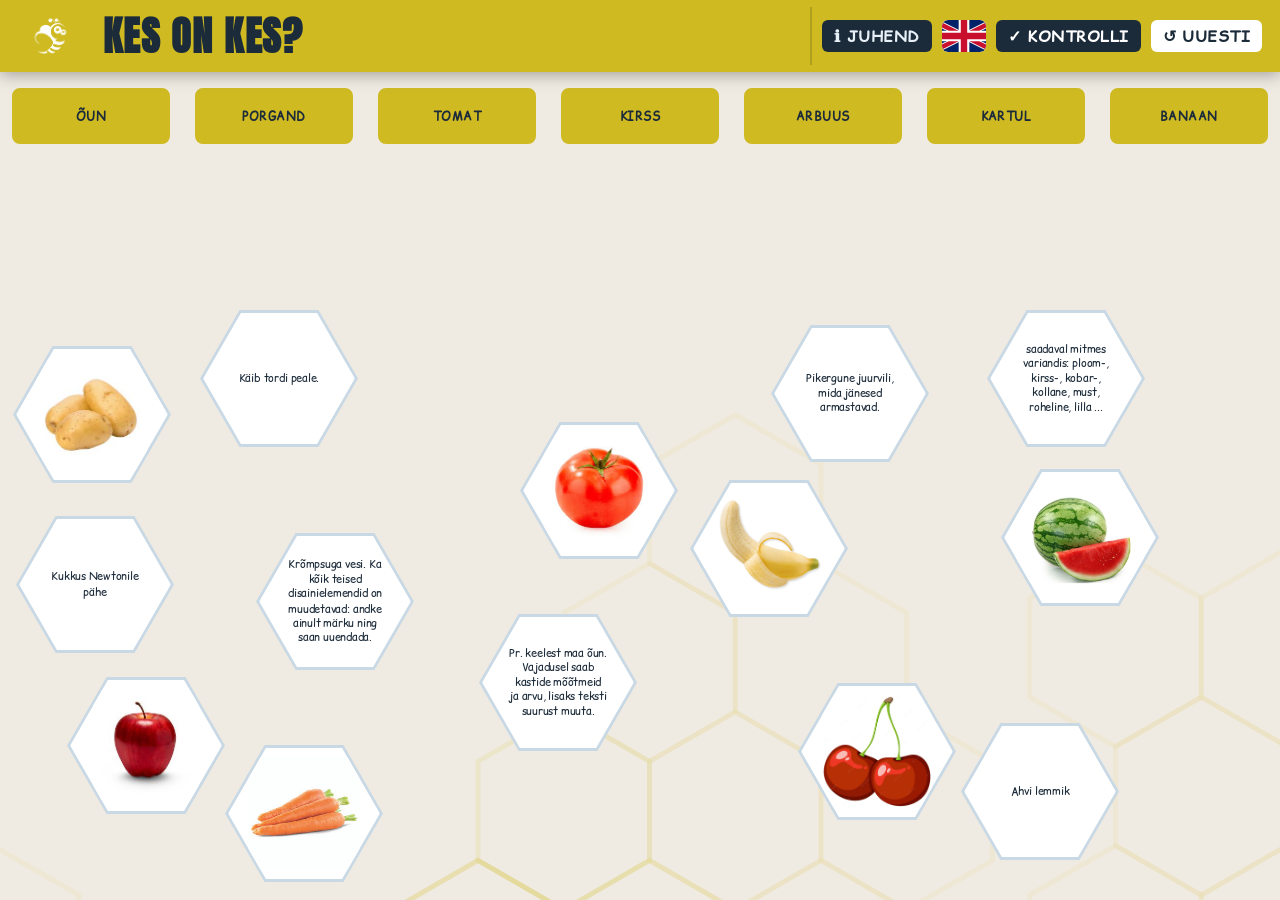
==== Vastavus/index.html @ 27f89a70 "Add files via upload" ====
<!DOCTYPE html>
<html lang="et">
<head>
<meta charset="UTF-8">
<meta name="viewport" content="width=device-width, initial-scale=1.0, user-scalable=no">

<!-- PWA / home-screen meta ─────────────────────────────────────── -->
<meta name="apple-mobile-web-app-capable" content="yes">
<meta name="apple-mobile-web-app-status-bar-style" content="black-translucent">
<meta name="apple-mobile-web-app-title" content="Kes on kes?">
<meta name="mobile-web-app-capable" content="yes">
<meta name="theme-color" content="#cfba22">
<link rel="manifest"         href="manifest.json">
<link rel="icon"             type="image/x-icon" href="favicon.ico">
<link rel="icon" type="image/png" sizes="32x32" href="favicon-32.png">
<link rel="icon" type="image/png" sizes="16x16" href="favicon-16.png">
<link rel="apple-touch-icon" sizes="180x180" href="icon-180.png">
<link rel="apple-touch-icon" sizes="192x192" href="icon-192.png">

<title>Kes on kes?</title>

<!-- Fonts ──────────────────────────────────────────────────────── -->
<link rel="preload" href="./fonts/Anton/Anton-Regular.ttf" as="font" type="font/ttf" crossorigin>
<link rel="preload" href="./fonts/Comic_Relief/ComicRelief-Regular.ttf" as="font" type="font/ttf" crossorigin>

<script src="lang.js"></script>

<style>
@font-face {
  font-family: 'Anton';
  src: url('./fonts/Anton/Anton-Regular.ttf') format('truetype');
  font-weight: normal;
  font-display: swap;
}

@font-face {
  font-family: 'Comic Relief';
  src: url('./fonts/Comic_Relief/ComicRelief-Regular.ttf') format('truetype');
  font-weight: normal;
  font-display: swap;
}

/* ════════════════════════════════════════════════════════════════
   RESET & CSS CUSTOM PROPERTIES
════════════════════════════════════════════════════════════════ */
*, *::before, *::after { box-sizing: border-box; margin: 0; padding: 0; }

:root {
  --bg:        #f0ebe2;
  --navy:      #1c2b3a;
  --navy-mid:  #2e4459;
  --muted:     #8fa3b3;
  --anchor-bg: #cfba22;
  --anchor-fg: #e8f0f7;
  --card-bg:   #ffffff;
  --card-bdr:  #c8d8e4; 
  --amber:     #e08a1a;
  --amber-glow:rgba(224,138,26,0.35);
  --green:     #3a9e6a;
  --green-bg:  #d4f0e3;
  --red:       #d94f4f;
  --red-bg:    #fde0e0;
  --yellow:    #cfba22;
  --yellow-dark: #a98e14;
  --body-font:      Comic Relief,  sans-serif;
  --title-font:      Anton, sans-serif;
}

html, body {
  width: 100vw; height: 100vh;
  overflow: hidden;
  touch-action: none;        
  background: var(--bg);
  font-family: var(--body-font);
  color: var(--navy);
  -webkit-user-select: none; 
  user-select: none;
}

/* ════════════════════════════════════════════════════════════════
   PORTRAIT-MODE OVERLAY
   Hidden in landscape; the media query below reveals it in portrait.
════════════════════════════════════════════════════════════════ */
#portrait-wall {
  display: none;
  position: fixed; inset: 0;
  background: var(--yellow); color: var(--anchor-fg);
  z-index: 9999;
  flex-direction: column;
  align-items: center; justify-content: center;
  gap: 18px; text-align: center; padding: 40px;
}
#portrait-wall .icon {
  font-size: 3.5rem;
  animation: rock 2s ease-in-out infinite alternate;
}
#portrait-wall p { font-size: 1.1rem; opacity: 0.8; max-width: 260px; line-height: 1.6; }
@keyframes rock { from { transform: rotate(-25deg); } to { transform: rotate(25deg); } }
@media (orientation: portrait) { #portrait-wall { display: flex; } }

/* ════════════════════════════════════════════════════════════════
   HEADER BAR
════════════════════════════════════════════════════════════════ */
#header {
  position: fixed; top: 0; left: 0; right: 0;
  background: var(--yellow);
  font-family: var(--title-font);
  z-index: 300;          
  padding: 0 18px;
  box-shadow: 0 2px 16px rgba(0,0,0,0.35);
}

.header-main {
  display: flex; align-items: center; gap: 10px;
  height: 72px;
}

.header-title {
  font-size: 2.5rem; font-weight: 800;
  color: var(--navy);
  letter-spacing: 0.04em; text-transform: uppercase;
  flex: 1;           
  white-space: nowrap; overflow: hidden; text-overflow: ellipsis;
}

.divider { width: 2px; height: 80%; background: rgba(0,0,0,0.15); }

/* Shared button styles */
.btn {
  display: flex; align-items: center; gap: 6px;
  padding: 6px 12px;
  height: 32px; line-height: 1;  /* explicit height prevents subpixel differences */
  border: none; border-radius: 6px;
  cursor: pointer;
  font-family: var(--body-font);
  font-size: 1rem; font-weight: 600;
  letter-spacing: 0.03em; text-transform: uppercase;
  transition: transform 0.1s, filter 0.1s;
  white-space: nowrap;
  flex-shrink: 0;     /* never let buttons shrink in tight layouts */
}
.btn:hover  { filter: brightness(1.12); }
.btn:active { transform: scale(0.96); }

#btn-lang-et,
#btn-lang-en {
  padding: 0;
  overflow: hidden;
  width: 44px;      
  height: 32px;     
}


#btn-info     { background: var(--navy); color: var(--anchor-fg); }

#btn-check      { background: var(--navy); color: #fff; }
#btn-reset      { background: #fff;   color: var(--navy); }
#btn-reset:hover { filter: brightness(0.92); }

#info-panel {
  display: none;
  padding: 10px 2px 12px;
  border-top: 1px solid rgba(255,255,255,0.10);
  font-family: var(--body-font);
  font-size: 1rem; line-height: 1.65; color: var(--navy);
}
#info-panel strong { color: var(--navy-mid); }

/* ════════════════════════════════════════════════════════════════
   GAME AREA
   Full-screen container; anchors and cards are injected here by JS.
════════════════════════════════════════════════════════════════ */
#game-area { position: fixed; inset: 0; overflow: hidden; }

#honeycomb-bg {
  position: absolute;
  inset: 0;
  width: 100%;
  height: 100%;
  pointer-events: none;
  z-index: 0;
}

.anchor {
  position: absolute;
  background: var(--anchor-bg);
  border: 2.5px solid var(--anchor-bg);
  border-radius: 8px;
  display: flex; align-items: center; justify-content: center;
  text-align: center;
  font-size: 0.78rem; font-weight: 700;
  color: var(--navy);
  letter-spacing: 0.04em; text-transform: uppercase;
  padding: 6px 8px; z-index: 5;
}

/* Snap proximity highlight on anchor */
.anchor.hl {
  border-color: var(--amber);
  box-shadow: 0 0 0 3px var(--amber-glow), 0 0 14px var(--amber-glow);
}

@keyframes aFlashG {
  0%,100% { background: var(--anchor-bg); border-color: var(--anchor-bg); }
  35%,65% { background: var(--green); border-color: var(--green); box-shadow: 0 0 20px rgba(58,158,106,0.5); }
}
@keyframes aFlashY {
  0%,100% { background: var(--anchor-bg); border-color: var(--anchor-bg); }
  35%,65% { background: var(--amber); border-color: var(--amber); box-shadow: 0 0 20px rgba(224,138,26,0.5); }
}
.anchor.flash-ok   { animation: aFlashG 3s ease-in-out; }
.anchor.flash-warn { animation: aFlashY 3s ease-in-out; }

.hex-clip {
  clip-path: polygon(25% 0%, 75% 0%, 100% 50%, 75% 100%, 25% 100%, 0% 50%);
}

.card {
  position: absolute;
  background: var(--card-bdr);  /* outer colour = the visible hex "border" */
  cursor: grab;
  z-index: 20;
  touch-action: none;  

  filter: drop-shadow(0 3px 6px rgba(28,43,58,0.18));
  transition: background 0.15s, filter 0.15s, top 0.15s, left 0.15s;
  will-change: top, left;
}

.card.dragging {
  cursor: grabbing; z-index: 500;
  filter: drop-shadow(0 10px 24px rgba(28,43,58,0.40));
  transition: none;
}

/* Snap-proximity highlight: amber border + amber glow */
.card.hl {
  background: var(--amber);
  filter: drop-shadow(0 0 10px rgba(224,138,26,0.7));
}

/* Inner content layer — sits on top of the border layer */
.card-face {
  position: absolute; inset: 0;
  background: var(--card-bg);
  transform: scale(0.96);      /* shrinks inward, revealing outer border */
  transform-origin: center;
  display: flex; align-items: center; justify-content: center;
  overflow: hidden;
  pointer-events: none;        /* all pointer events pass through to .card */
}

.card-face img {
  width: 85%; height: 85%;
  object-fit: contain; display: block;
  pointer-events: none;
  -webkit-user-drag: none;
}

/* Text cards — extra horizontal padding to keep text away from hex corners */
.card-text {
  padding: 10px 28px;
  font-size: 0.7rem; line-height: 1.35;
  color: var(--navy); text-align: center;
}

@keyframes cBorderG { 0%,100%{background:var(--card-bdr)} 40%,60%{background:var(--green)} }
@keyframes cBorderR { 0%,100%{background:var(--card-bdr)} 40%,60%{background:var(--red)}   }
@keyframes cFillG   { 0%,100%{background:var(--card-bg)}  40%,60%{background:var(--green-bg)} }
@keyframes cFillR   { 0%,100%{background:var(--card-bg)}  40%,60%{background:var(--red-bg)}   }

.card.flash-ok           { animation: cBorderG 3s ease-in-out; }
.card.flash-err          { animation: cBorderR 3s ease-in-out; }
.card.flash-ok  .card-face { animation: cFillG 3s ease-in-out; }
.card.flash-err .card-face { animation: cFillR 3s ease-in-out; }


/* ════════════════════════════════════════════════════════════════
   RESULT POPUP
   Replaces native alert(). Shown by adding .visible to the overlay.
════════════════════════════════════════════════════════════════ */
#popup-overlay {
  display: none;
  position: fixed; inset: 0;
  background: rgba(28,43,58,0.55);
  backdrop-filter: blur(3px);
  -webkit-backdrop-filter: blur(3px);
  z-index: 1000;
  align-items: center; justify-content: center;
}
#popup-overlay.visible { display: flex; }

#popup {
  background: var(--card-bg);
  border-radius: 16px;
  padding: 32px 36px;
  max-width: 360px; width: 88%;
  text-align: center;
  box-shadow: 0 24px 64px rgba(28,43,58,0.35);
  /* Springy entrance — cubic-bezier overshoot produces the "pop" feel */
  animation: popIn 0.22s cubic-bezier(0.34, 1.56, 0.64, 1);
}
@keyframes popIn {
  from { transform: scale(0.82); opacity: 0; }
  to   { transform: scale(1);    opacity: 1; }
}
#popup-icon  { font-size: 2.8rem; margin-bottom: 12px; }
#popup-title { font-size: 1.2rem; font-weight: 700; margin-bottom: 8px; color: var(--yellow); }
#popup-body  { font-size: 1rem; line-height: 1.6; color: var(--yellow-dark); margin-bottom: 24px; }
#popup-close {
  background: var(--yellow-dark, #bf9624); color: #fff;
  border: none; border-radius: 8px;
  padding: 10px 28px;
  font-family: var(--body-font);
  font-size: 1rem; font-weight: 600;
  letter-spacing: 0.04em; text-transform: uppercase;
  cursor: pointer;
  transition: filter 0.1s, transform 0.1s;
}
#popup-close:hover  { filter: brightness(1.15); }
#popup-close:active { transform: scale(0.96); }
</style>
</head>
<body>

<!-- Portrait-mode overlay ─────────────────────────────────── -->
<div id="portrait-wall">
  <div class="icon">📱</div>
  <p id="portrait-msg">Kasutatav ainult külili (landscape)</p>
</div>

<!-- Header ────────────────────────────────────────────────── -->
<div id="header">
  <div class="header-main">
    <!-- meemeistrid logo inline from logo.png-->
    <img src="logo.png" alt="Meemeistrid logo" style="height: 90%; width: auto; margin-right: 10px;">
    <span class="header-title" id="header-title">Kes on kes?</span>
    <div class="divider"></div>

    <!--
      Each button has:
        .btn-icon — symbol (not translated)
        .btn-label — text updated by applyLang()
    -->
    <button class="btn" id="btn-info">
      <span class="btn-icon">ℹ</span>
      <span class="btn-label">Juhend</span>
    </button>
    <button class="btn" id="btn-lang-et" style="display:none">
      <svg xmlns="http://www.w3.org/2000/svg" viewBox="0 0 21 15"
          style="display:block;width:100%;height:100%;border-radius:6px;box-shadow:0 0 0 1px rgba(0,0,0,0.25);">
        <rect width="21" height="5" y="0"  fill="#0072CE"/>
        <rect width="21" height="5" y="5"  fill="#000000"/>
        <rect width="21" height="5" y="10" fill="#FFFFFF"/>
      </svg>
    </button>
    <button class="btn" id="btn-lang-en">
      <svg xmlns="http://www.w3.org/2000/svg" viewBox="0 0 60 30" preserveAspectRatio="xMidYMid slice"
          style="display:block;width:100%;height:100%;border-radius:6px;box-shadow:0 0 0 1px rgba(0,0,0,0.25);">
        <rect width="60" height="30" fill="#012169"/>
        <path d="M0,0 L60,30 M60,0 L0,30" stroke="#fff" stroke-width="6"/>
        <path d="M0,0 L60,30 M60,0 L0,30" stroke="#C8102E" stroke-width="4"/>
        <path d="M30,0 V30 M0,15 H60" stroke="#fff" stroke-width="10"/>
        <path d="M30,0 V30 M0,15 H60" stroke="#C8102E" stroke-width="6"/>
      </svg>
    </button>
    <button class="btn" id="btn-check">
      <span class="btn-icon">✓</span>
      <span class="btn-label">Kontrolli</span>
    </button>
    <button class="btn" id="btn-reset">
      <span class="btn-icon">↺</span>
      <span class="btn-label">Uuesti</span>
    </button>
  </div>

  <!-- innerHTML is populated/updated by applyLang() from lang.js -->
  <div id="info-panel"></div>
</div>

<!-- Game area ─────────────────────────────────────────────── -->
<div id="game-area">
  <img id="honeycomb-bg" src="honeycomb-bg.svg" aria-hidden="true">
</div>

<!-- Result popup ──────────────────────────────────────────── -->
<div id="popup-overlay">
  <div id="popup">
    <div id="popup-icon"></div>
    <div id="popup-title"></div>
    <div id="popup-body"></div>
    <button id="popup-close">Sulge</button>
  </div>
</div>

<script>


const CARD_W    = 158;
const HEX_H     = Math.round(Math.sqrt(3) / 2 * CARD_W); // ≈ 137 px
const ANCHOR_H  = 56;   // px — height of anchor label divs
const SNAP_TH   = 35;   // px — card edge must be this close to trigger snap
const UNSNAP_TH = 20;   // px — drag distance needed to detach a snapped card

/* ════════════════════════════════════════════════════════════════
   APPLICATION STATE
════════════════════════════════════════════════════════════════ */
/*
  anchors — array of objects:
    { el, x, y, dataIndex, slots:[card|null, card|null] }
  dataIndex → which DATA row this anchor belongs to
  slots[0]  → card snapped directly below anchor (or null)
  slots[1]  → card snapped below slots[0] (or null)
*/
let anchors = [];

/*
  cards — array of objects:
    { el, x, y, type, dataIndex, snappedTo, snappedSlot }
  type        → 'text' | 'image'
  dataIndex   → which DATA row this card belongs to
  snappedTo   → anchor object, or null if free-floating
  snappedSlot → 0 | 1 within the column, or null
*/
let cards = [];

let drag          = null;  // active drag state (null = not dragging)
let headerH       = 0;     // cached header height; cards must not go above this
let infoPanelOpen = false; // whether the instructions panel is expanded
let currentLang   = 'et'; // active language: 'et' | 'en'

/* ════════════════════════════════════════════════════════════════
   TRANSLATION HELPER
   ────────────────────────────────────────────────────────────────
   T(key, ...args)
   Looks up TRANSLATIONS[currentLang][key].
   If the value is a function, calls it with ...args (used for
   strings that embed dynamic counts, e.g. popupErrBody).
════════════════════════════════════════════════════════════════ */
function T(key, ...args) {
  const val = TRANSLATIONS[currentLang][key];
  return typeof val === 'function' ? val(...args) : val;
}

/* ════════════════════════════════════════════════════════════════
   applyLang()
   Refreshes every piece of user-visible text to match currentLang.
   Called on language switch and at the end of init().

   When called mid-game (language toggle), it also updates:
     • anchor label text
     • text card content (and reflows height if it changed)
   Card positions and snap state are preserved — only text changes.
════════════════════════════════════════════════════════════════ */
function applyLang() {
  // <html lang=""> for accessibility / screen readers
  document.documentElement.lang = currentLang;

  // Header title
  document.getElementById('header-title').textContent = T('title');

  // Info button — label reflects the current open/closed state
  document.querySelector('#btn-info .btn-icon').textContent =
    infoPanelOpen ? '✕' : 'ℹ';
  document.querySelector('#btn-info .btn-label').textContent =
    infoPanelOpen ? T('btnInfoClose') : T('btnInfo');

  // Lang-switch button always shows the OTHER language (where you'll switch to)
  document.getElementById('btn-lang-et').style.display = currentLang === 'et' ? 'none' : 'flex';
  document.getElementById('btn-lang-en').style.display = currentLang === 'en' ? 'none' : 'flex';

  document.querySelector('#btn-check .btn-label').textContent = T('btnCheck');
  document.querySelector('#btn-reset .btn-label').textContent = T('btnReset');

  // Info panel body (HTML content allowed — see lang.js)
  document.getElementById('info-panel').innerHTML = T('infoPanelHtml');

  // Portrait overlay message
  document.getElementById('portrait-msg').textContent = T('portraitMsg');

  // Popup close button (may be visible when language is switched mid-play)
  document.getElementById('popup-close').textContent = T('popupClose');

  // ── Live card / anchor retranslation ──────────────────────────
  // These only do anything once the game board has been built (after init).
  const data = T('data');

  // Update anchor label text for each anchor
  anchors.forEach(a => {
    a.el.textContent = data[a.dataIndex][0];
  });

  cards.forEach(card => {
    if (card.type !== 'text') return;

    const newText = data[card.dataIndex][1];
    const textEl  = card.el.querySelector('.card-text');
    if (textEl) textEl.textContent = newText;
  });
}

/* ════════════════════════════════════════════════════════════════
   POPUP HELPERS
════════════════════════════════════════════════════════════════ */
/** Show the result popup with given icon / title / body strings */
function showPopup(icon, title, body) {
  document.getElementById('popup-icon').textContent  = icon;
  document.getElementById('popup-title').textContent = title;
  document.getElementById('popup-body').textContent  = body;
  document.getElementById('popup-overlay').classList.add('visible');
}

function hidePopup() {
  document.getElementById('popup-overlay').classList.remove('visible');
}

// Close on button click or on backdrop tap
document.getElementById('popup-close').addEventListener('click', hidePopup);
document.getElementById('popup-overlay').addEventListener('click', e => {
  if (e.target === document.getElementById('popup-overlay')) hidePopup();
});

/* ════════════════════════════════════════════════════════════════
   UTILITY FUNCTIONS
════════════════════════════════════════════════════════════════ */
/** Random integer in [lo, hi) */
const rnd = (lo, hi) => Math.floor(Math.random() * (hi - lo)) + lo;

/**
 * Fisher-Yates in-place shuffle.
 * Used for: card spawn order, anchor display order.
 */
function shuffle(a) {
  for (let i = a.length - 1; i > 0; i--) {
    const j = ~~(Math.random() * (i + 1));
    [a[i], a[j]] = [a[j], a[i]];
  }
}

/**
 * Axis-aligned rectangle overlap test.
 * Used to try to spread initial card positions without overlapping.
 */
function overlaps(ax, ay, aw, ah, bx, by, bw, bh) {
  return ax < bx + bw && ax + aw > bx && ay < by + bh && ay + ah > by;
}

/** Extract clientX/Y from mouse event or first touch point */
function getPos(e) {
  const s = (e.touches && e.touches[0])
          || (e.changedTouches && e.changedTouches[0])
          || e;
  return { x: s.clientX, y: s.clientY };
}

/** Remove snap-highlight class from all highlighted elements */
function clearHL() {
  document.querySelectorAll('.hl').forEach(el => el.classList.remove('hl'));
}

/* ════════════════════════════════════════════════════════════════
   INIT  — build (or rebuild) the complete game board
   Called on load and on every reset.
════════════════════════════════════════════════════════════════ */
function init() {
  if (infoPanelOpen) {
    infoPanelOpen = false;
    document.getElementById('info-panel').style.display = 'none';
    applyLang(); // updates the button icon/label back to ℹ
  }
  drag = null; anchors = []; cards = [];
  hidePopup();

  // Remove previous anchors and cards
  const area = document.getElementById('game-area');
  Array.from(area.children).forEach(c => {
    if (c.id !== 'honeycomb-bg') c.remove();
  });

  headerH = document.getElementById('header').offsetHeight;
  const W    = window.innerWidth;
  const H    = window.innerHeight;
  const data = T('data');   // fetch the data array for the current language
  const N    = data.length;

  // ── Zone divider ─────────────────────────────────────────────
  // The top third is the anchor zone; cards scatter in the lower two-thirds.
  const zoneTop = Math.round(H / 3);

  // ── Anchors ───────────────────────────────────────────────────
  // anchorOrder is a shuffled index list that randomises the
  // left-to-right display sequence of anchors on each reset.
  // displayPos → screen column index (0…N-1)
  // dataIdx    → which DATA row the anchor in that column represents
  const anchorOrder = data.map((_, i) => i);
  shuffle(anchorOrder);

  const anchorY = headerH + 16;
  const segW    = W / N;

  anchors = anchorOrder.map((dataIdx, displayPos) => {
    const x  = Math.round(displayPos * segW + (segW - CARD_W) / 2);
    const el = document.createElement('div');
    el.className   = 'anchor';
    el.textContent = data[dataIdx][0];
    el.style.cssText =
      `left:${x}px; top:${anchorY}px; width:${CARD_W}px; height:${ANCHOR_H}px;`;
    area.appendChild(el);

    return { el, x, y: anchorY, dataIndex: dataIdx, slots: [null, null] };
  });

  // One text card + one image card per data row = 2N cards total.
  const items = data.flatMap((d, i) => [
    { type: 'text',  content: d[1], dataIndex: i },
    { type: 'image', content: d[2], dataIndex: i },
  ]);
  shuffle(items);  // randomise which card appears where

  const zoneH  = H - zoneTop - 8;
  const placed = [];  // tracks placed bounding boxes for overlap avoidance

  cards = items.map(item => {
    // ── Outer hex div — shows as the border ──────────────────
    const el = document.createElement('div');
    el.className   = 'card hex-clip';
    el.style.width  = CARD_W + 'px';
    el.style.height = HEX_H  + 'px';

    // ── Inner face div — the card content ────────────────────
    // scale(0.96) creates the inward gap that reads as a border.
    const face = document.createElement('div');
    face.className = 'card-face hex-clip';

    if (item.type === 'text') {
      const p = document.createElement('div');
      p.className   = 'card-text';
      p.textContent = item.content;
      face.appendChild(p);
    } else {
      const img     = document.createElement('img');
      img.src       = item.content;
      img.alt       = '';
      img.draggable = false;
      // If the image file is missing, show a localised text placeholder
      img.onerror = () => {
        img.style.display = 'none';
        const fb = document.createElement('div');
        fb.className   = 'card-text';
        fb.textContent = T('imgMissing');
        face.appendChild(fb);
      };
      face.appendChild(img);
    }

    el.appendChild(face);
    area.appendChild(el);

    // ── Non-overlapping random spawn position ─────────────────
    // Up to 80 attempts to find a clear spot; after that, accept overlap.
    let x, y, tries = 0;
    do {
      x = rnd(4, W - CARD_W - 4);
      y = rnd(zoneTop + 6, zoneTop + Math.max(12, zoneH - HEX_H - 6));
      tries++;
    } while (tries < 80 && placed.some(r => overlaps(x, y, CARD_W, HEX_H, r.x, r.y, r.w, r.h)));
    placed.push({ x, y, w: CARD_W, h: HEX_H });

    el.style.left = x + 'px';
    el.style.top  = y + 'px';

    const card = {
      el, x, y,
      type:        item.type,
      dataIndex:   item.dataIndex,
      snappedTo:   null,
      snappedSlot: null,
    };

    // Events attached to outer div; inner face has pointer-events:none
    el.addEventListener('mousedown',  e => onPointerDown(e, card));
    el.addEventListener('touchstart', e => onPointerDown(e, card), { passive: false });

    return card;
  });

  applyLang();  // sync all text to current language
}

/* ════════════════════════════════════════════════════════════════
   POINTER — DOWN  (begin drag)
════════════════════════════════════════════════════════════════ */
function onPointerDown(e, card) {
  e.preventDefault(); e.stopPropagation();
  const p = getPos(e);

  drag = {
    card,
    sx: p.x, sy: p.y,          // pointer position at drag start
    ox: p.x - card.x,          // pointer offset within the card element
    oy: p.y - card.y,
    dist:       0,
    wasSnapped: card.snappedTo !== null, // remember if card was in a column
    unsnapped:  false,          // set true once UNSNAP_TH distance is covered
  };

  card.el.classList.add('dragging');
  card.el.style.zIndex = 500;
}

/* ════════════════════════════════════════════════════════════════
   POINTER — MOVE  (drag update)
════════════════════════════════════════════════════════════════ */
function onPointerMove(e) {
  if (!drag) return;
  e.preventDefault();

  const p        = getPos(e);
  const { card } = drag;
  drag.dist = Math.hypot(p.x - drag.sx, p.y - drag.sy);

  // ── Unsnap threshold ─────────────────────────────────────────
  // Keep a snapped card in place until the pointer has moved
  // UNSNAP_TH pixels — prevents accidental detachment on a tap.
  if (drag.wasSnapped && !drag.unsnapped) {
    if (drag.dist < UNSNAP_TH) return;
    drag.unsnapped = true;
    doUnsnap(card, true);  // cascade: slide slot-1 up if slot-0 is freed
  }

  // ── Clamp card to viewport ───────────────────────────────────
  const W = window.innerWidth, H = window.innerHeight;
  card.x  = Math.max(0,       Math.min(W - CARD_W, p.x - drag.ox));
  card.y  = Math.max(headerH, Math.min(H - HEX_H,  p.y - drag.oy));
  card.el.style.left = card.x + 'px';
  card.el.style.top  = card.y + 'px';

  // ── Snap highlight ───────────────────────────────────────────
  // Show amber glow on the card and its potential snap target.
  clearHL();
  const tgt = findSnapTarget(card);
  if (tgt) { card.el.classList.add('hl'); tgt.hlEl.classList.add('hl'); }
}

/* ════════════════════════════════════════════════════════════════
   POINTER — UP  (end drag, attempt snap)
════════════════════════════════════════════════════════════════ */
function onPointerUp() {
  if (!drag) return;
  const { card } = drag;

  card.el.classList.remove('dragging');
  // Restore z-index: snapped cards stack below the dragging layer
  card.el.style.zIndex = card.snappedTo ? 10 + card.snappedSlot : 20;
  clearHL();

  // Try to snap — only if the card is currently free (was never snapped,
  // or was just released via the unsnap threshold above).
  if (!drag.wasSnapped || drag.unsnapped) {
    const tgt = findSnapTarget(card);
    if (tgt) doSnap(card, tgt.anchor, tgt.slot);
  }

  drag = null;
}

// Global listeners so drag works even when pointer moves off the card element
document.addEventListener('mousemove',   onPointerMove);
document.addEventListener('mouseup',     onPointerUp);
document.addEventListener('touchmove',   onPointerMove,  { passive: false });
document.addEventListener('touchend',    onPointerUp,    { passive: false });
document.addEventListener('touchcancel', onPointerUp,    { passive: false });

/* ════════════════════════════════════════════════════════════════
   SNAP DETECTION
   ────────────────────────────────────────────────────────────────
   Two conditions must both hold to trigger a snap:
     1. Horizontal centres within SNAP_TH px of each other
     2. Card top edge within SNAP_TH px of the target's bottom edge

   Targets checked:
     slot 0 — bottom edge of the anchor div        (if slot 0 is empty)
     slot 1 — bottom edge of the slot-0 card        (if slot 0 is full, slot 1 empty)
   If both slots are occupied, no snap is offered.
════════════════════════════════════════════════════════════════ */
function findSnapTarget(card) {
  const cx  = card.x + CARD_W / 2;  // horizontal centre of dragged card
  const top = card.y;                // top edge of dragged card

  for (const a of anchors) {
    const aCX = a.x + CARD_W / 2;
    if (Math.abs(cx - aCX) >= SNAP_TH) continue;  // horizontally too far

    if (!a.slots[0]) {
      // Slot 0 empty → snap to anchor bottom
      if (Math.abs(top - (a.y + ANCHOR_H)) < SNAP_TH)
        return { anchor: a, slot: 0, hlEl: a.el };
    } else if (!a.slots[1]) {
      // Slot 1 empty → snap below slot-0 card
      const s0 = a.slots[0];
      if (Math.abs(top - (s0.y + HEX_H)) < SNAP_TH)
        return { anchor: a, slot: 1, hlEl: s0.el };
    }
    // Both slots full — no snap for this anchor
  }
  return null;
}

/* ════════════════════════════════════════════════════════════════
   SNAP  — place card into a column slot
════════════════════════════════════════════════════════════════ */
function doSnap(card, anchor, slot) {
  // Y: flush to anchor bottom (slot 0) or slot-0 card bottom (slot 1)
  const snapY = slot === 0
    ? anchor.y + ANCHOR_H
    : anchor.slots[0].y + HEX_H;

  card.x = anchor.x;
  card.y = snapY;
  card.el.style.left   = card.x + 'px';
  card.el.style.top    = card.y + 'px';
  card.el.style.zIndex = 10 + slot;  // slot 0 = z:10, slot 1 = z:11

  card.snappedTo    = anchor;
  card.snappedSlot  = slot;
  anchor.slots[slot] = card;
}

/* ════════════════════════════════════════════════════════════════
   UNSNAP  — detach a card from its column
   ────────────────────────────────────────────────────────────────
   cascade: if slot-0 is removed and slot-1 is occupied,
   slot-1 slides up into slot-0 via doSnap().
   The CSS `transition: top 0.15s` on .card animates the movement.
   (The .dragging class which suppresses transitions is NOT present
    on the cascading card, so it animates cleanly.)
════════════════════════════════════════════════════════════════ */
function doUnsnap(card, cascade) {
  const anchor = card.snappedTo;
  const slot   = card.snappedSlot;

  anchor.slots[slot] = null;
  card.snappedTo     = null;
  card.snappedSlot   = null;
  card.el.style.zIndex = 20;

  if (cascade && slot === 0 && anchor.slots[1]) {
    const c1 = anchor.slots[1];
    anchor.slots[1] = null;
    c1.snappedTo    = null;
    c1.snappedSlot  = null;
    doSnap(c1, anchor, 0);  // slide c1 up; CSS transition animates it
  }
}

/* ════════════════════════════════════════════════════════════════
   CHECK RESULTS  — per-card evaluation
   ────────────────────────────────────────────────────────────────
   Each movable card is evaluated individually:
     correct column → green flash on the card
     wrong column   → red flash on the card

   Each anchor receives:
     flash-ok   (green)  — if every card in its column is correct
     flash-warn (amber)  — if any card in its column is wrong

   The result popup reports the total number of misplaced cards.
════════════════════════════════════════════════════════════════ */
document.getElementById('btn-check').addEventListener('click', () => {
  // Require all 2N cards to be placed before allowing a check
  if (!cards.every(c => c.snappedTo !== null)) {
    showPopup('⚠️', T('popupWarnTitle'), T('popupWarnBody'));
    return;
  }

  let wrongCardCount = 0;

  anchors.forEach(anchor => {
    // Collect the (up to) two cards in this column
    const slots = [anchor.slots[0], anchor.slots[1]].filter(Boolean);
    let anchorHasWrong = false;

    slots.forEach(card => {
      const ok = card.dataIndex === anchor.dataIndex;
      if (!ok) { wrongCardCount++; anchorHasWrong = true; }

      // Restart animation: remove class, force reflow, re-add class.
      // The void offsetWidth flushes pending CSS changes so the animation
      // replays from the beginning even if already running.
      card.el.classList.remove('flash-ok', 'flash-err');
      void card.el.offsetWidth;
      card.el.classList.add(ok ? 'flash-ok' : 'flash-err');
    });

    anchor.el.classList.remove('flash-ok', 'flash-warn');
    void anchor.el.offsetWidth;
    anchor.el.classList.add(anchorHasWrong ? 'flash-warn' : 'flash-ok');
  });

  // Show the popup after the 3 s flash animations finish
  setTimeout(() => {
    showPopup(
      wrongCardCount === 0 ? '🎉' : '❌',
      T(wrongCardCount === 0 ? 'popupOkTitle' : 'popupErrTitle'),
      wrongCardCount === 0 ? T('popupOkBody') : T('popupErrBody', wrongCardCount)
    );
  }, 3080);
});

/* ════════════════════════════════════════════════════════════════
   RESET
════════════════════════════════════════════════════════════════ */
document.getElementById('btn-reset').addEventListener('click', init);

/* ════════════════════════════════════════════════════════════════
   INFO PANEL TOGGLE
════════════════════════════════════════════════════════════════ */
document.getElementById('btn-info').addEventListener('click', () => {
  infoPanelOpen = !infoPanelOpen;
  document.getElementById('info-panel').style.display = infoPanelOpen ? 'block' : 'none';
  // applyLang updates the icon and label based on infoPanelOpen
  applyLang();
  // Header height changes when panel opens/closes — recalculate so
  // card clamping stays accurate
  setTimeout(() => { headerH = document.getElementById('header').offsetHeight; }, 20);
});

/* ════════════════════════════════════════════════════════════════
   LANGUAGE TOGGLE
   ────────────────────────────────────────────────────────────────
   Switches between 'et' and 'en', then re-renders all text.
   The game state (card positions, snapped cards) is preserved —
   only UI labels change. Data content (anchor labels, card text)
   is not translated here; that is handled via the DATA array.
════════════════════════════════════════════════════════════════ */

// Keep click for mouse users (desktop)

function setLang(lang, btn) {
  btn.blur();
  if (currentLang !== lang) { currentLang = lang; applyLang(); }
}

document.getElementById('btn-lang-et').addEventListener('click', e => {
  setLang('et', e.currentTarget);
});
document.getElementById('btn-lang-en').addEventListener('click', e => {
  setLang('en', e.currentTarget);
});
/* ════════════════════════════════════════════════════════════════
   SERVICE WORKER  — offline PWA support
   ────────────────────────────────────────────────────────────────
   Registers sw.js which caches all listed assets on install.
   Works only over HTTPS (or localhost) — the 'serviceWorker' in
   navigator check safely no-ops in other contexts.
════════════════════════════════════════════════════════════════ */
if ('serviceWorker' in navigator) {
  window.addEventListener('load', () => {
    navigator.serviceWorker.register('./sw.js')
      .catch(err => console.warn('SW registration failed:', err));
  });
}

/* ════════════════════════════════════════════════════════════════
   START
════════════════════════════════════════════════════════════════ */
window.addEventListener('load', init);
</script>
</body>
</html>
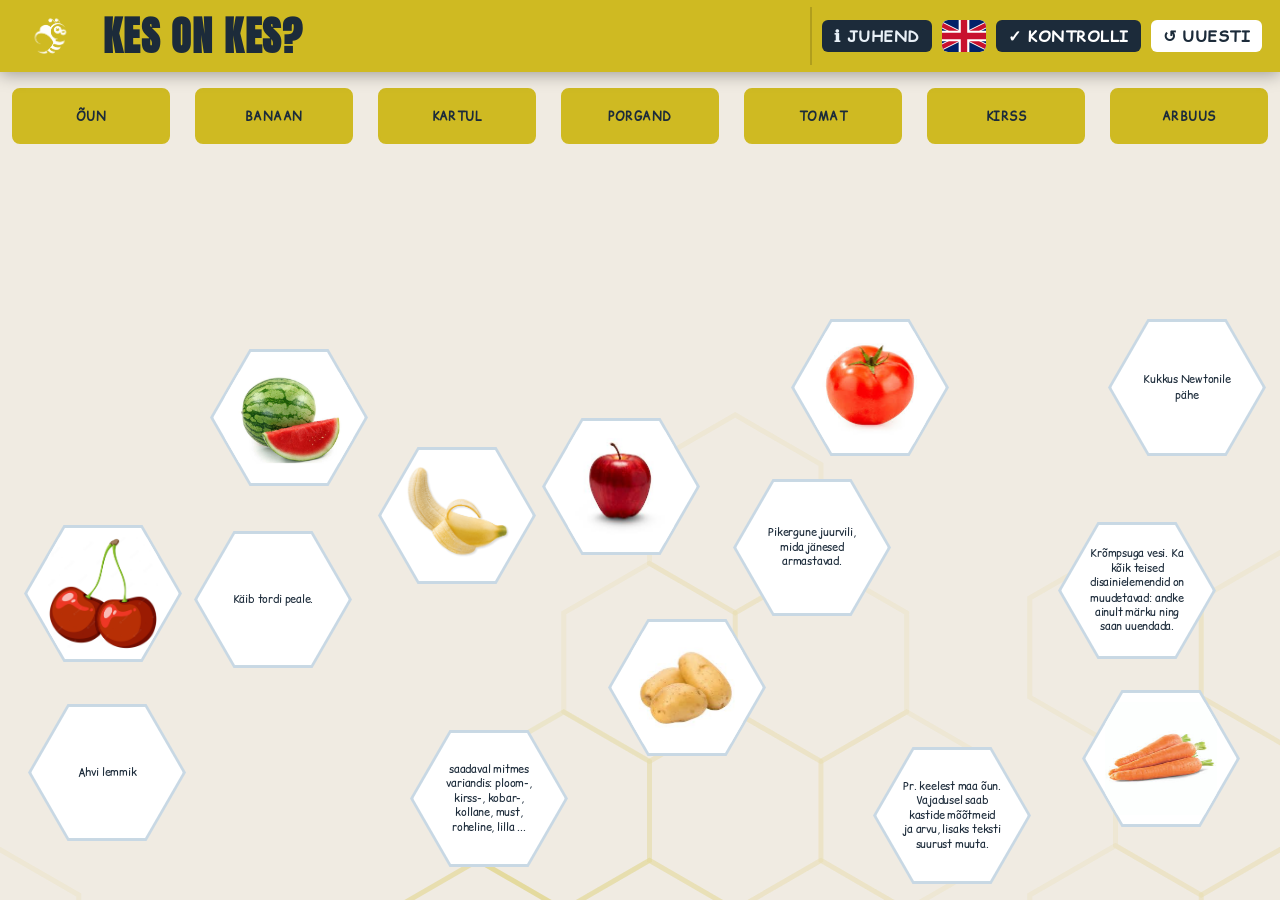
==== commit 034e6a53: "increased flash dur to 6s" ====
--- a/Vastavus/index.html
+++ b/Vastavus/index.html
@@ -208,8 +208,8 @@
   0%,100% { background: var(--anchor-bg); border-color: var(--anchor-bg); }
   35%,65% { background: var(--amber); border-color: var(--amber); box-shadow: 0 0 20px rgba(224,138,26,0.5); }
 }
-.anchor.flash-ok   { animation: aFlashG 3s ease-in-out; }
-.anchor.flash-warn { animation: aFlashY 3s ease-in-out; }
+.anchor.flash-ok   { animation: aFlashG 6s ease-in-out; }
+.anchor.flash-warn { animation: aFlashY 6s ease-in-out; }
 
 .hex-clip {
   clip-path: polygon(25% 0%, 75% 0%, 100% 50%, 75% 100%, 25% 100%, 0% 50%);
@@ -269,10 +269,10 @@
 @keyframes cFillG   { 0%,100%{background:var(--card-bg)}  40%,60%{background:var(--green-bg)} }
 @keyframes cFillR   { 0%,100%{background:var(--card-bg)}  40%,60%{background:var(--red-bg)}   }
 
-.card.flash-ok           { animation: cBorderG 3s ease-in-out; }
-.card.flash-err          { animation: cBorderR 3s ease-in-out; }
-.card.flash-ok  .card-face { animation: cFillG 3s ease-in-out; }
-.card.flash-err .card-face { animation: cFillR 3s ease-in-out; }
+.card.flash-ok           { animation: cBorderG 6s ease-in-out; }
+.card.flash-err          { animation: cBorderR 6s ease-in-out; }
+.card.flash-ok  .card-face { animation: cFillG 6s ease-in-out; }
+.card.flash-err .card-face { animation: cFillR 6s ease-in-out; }
 
 
 /* ════════════════════════════════════════════════════════════════
